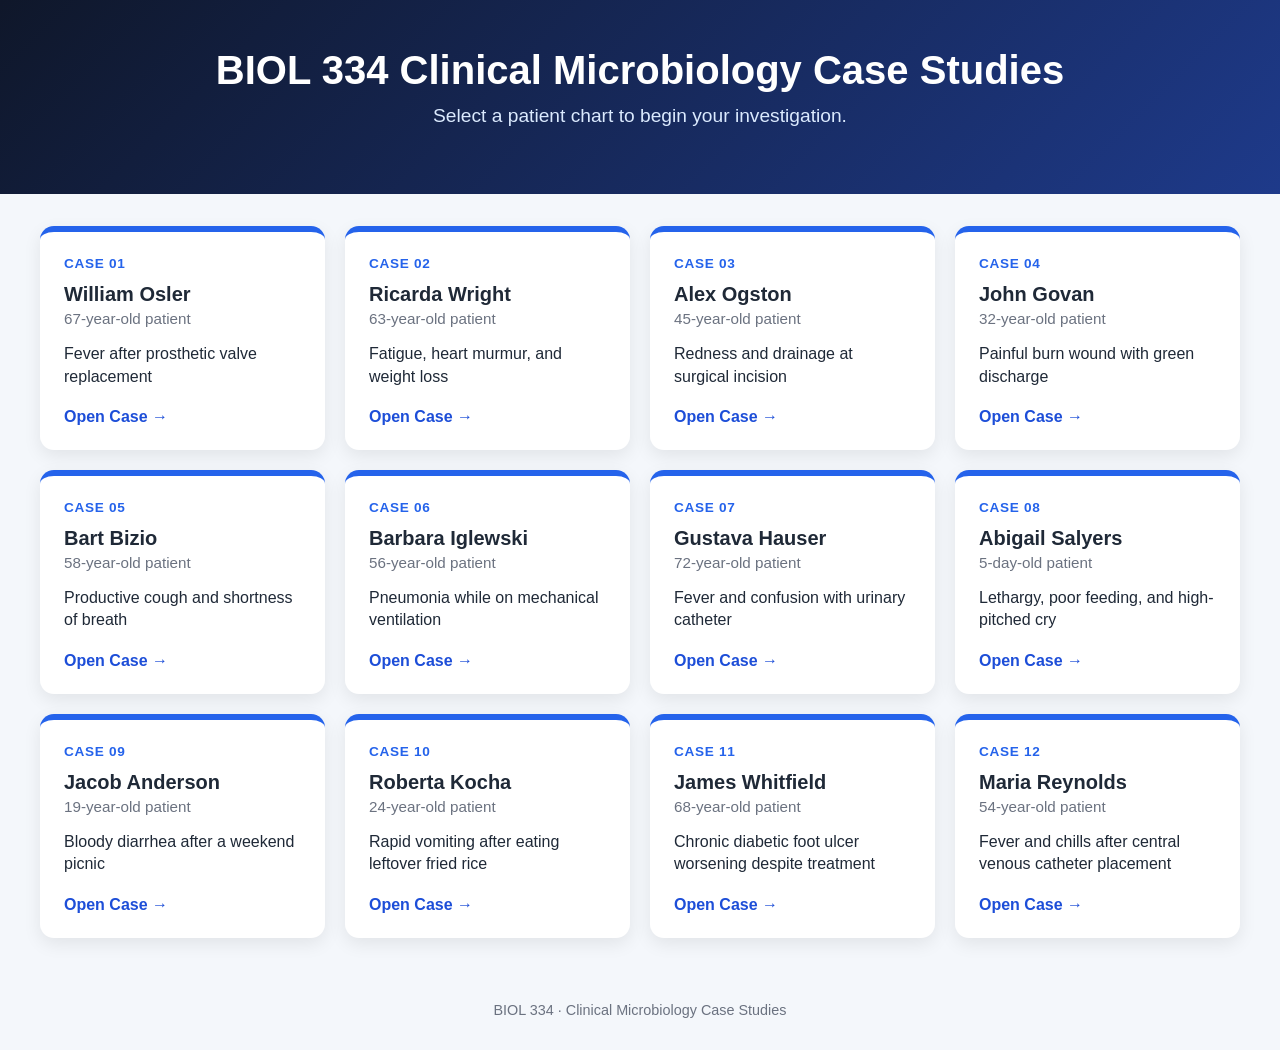
==== index.html @ 9629fcae "Add index.html for BIOL 334 case studies This HTML file contains the structure and styling for the B" ====
<!DOCTYPE html>
<html lang="en">
<head>
  <meta charset="UTF-8" />
  <meta name="viewport" content="width=device-width, initial-scale=1.0" />
  <title>BIOL 334 Case Studies</title>

  <style>
    body {
      margin: 0;
      font-family: Arial, Helvetica, sans-serif;
      background: #f4f7fb;
      color: #1f2937;  
    }

    header {
      background: linear-gradient(135deg, #0f172a, #1e3a8a);
      color: white;
      text-align: center;
      padding: 3rem 1rem;
    }

    header h1 {
      margin: 0;
      font-size: 2.5rem;
    }

    header p {
      font-size: 1.2rem;
      margin-top: 0.75rem;
      color: #dbeafe;
    }

    main {
      max-width: 1200px;
      margin: 2rem auto;
      padding: 0 1rem;
    }

    .case-grid {
      display: grid;
      grid-template-columns: repeat(4, 1fr);
      gap: 1.25rem;
    }

    .case-card {
      background: white;
      border-radius: 14px;
      padding: 1.5rem;
      text-decoration: none;
      color: inherit;
      box-shadow: 0 6px 18px rgba(0,0,0,0.08);
      border-top: 6px solid #2563eb;
      transition: transform 0.2s ease, box-shadow 0.2s ease;
    }

    .case-card:hover {
      transform: translateY(-5px);
      box-shadow: 0 10px 24px rgba(0,0,0,0.14);
    }

    .case-number {
      font-size: 0.85rem;
      font-weight: bold;
      color: #2563eb;
      text-transform: uppercase;
      letter-spacing: 0.05em;
    }

    .case-card h2 {
      margin: 0.75rem 0 0.25rem;
      font-size: 1.25rem;
    }

    .age {
      font-size: 0.95rem;
      color: #6b7280;
      margin-bottom: 1rem;
    }

    .symptom {
      font-size: 1rem;
      line-height: 1.4;
      margin-bottom: 1.25rem;
    }

    .open-case {
      font-weight: bold;
      color: #1d4ed8;
    }

    footer {
      text-align: center;
      padding: 2rem 1rem;
      color: #6b7280;
      font-size: 0.9rem;
    }

    @media (max-width: 1000px) {
      .case-grid {
        grid-template-columns: repeat(3, 1fr);
      }
    }

    @media (max-width: 700px) {
      .case-grid {
        grid-template-columns: repeat(2, 1fr);
      }

      header h1 {
        font-size: 2rem;
      }
    }

    @media (max-width: 500px) {
      .case-grid {
        grid-template-columns: 1fr;
      }
    }
  </style>
</head>

<body>

  <header>
    <h1>BIOL 334 Clinical Microbiology Case Studies</h1>
    <p>Select a patient chart to begin your investigation.</p>
  </header>

  <main>
    <section class="case-grid">

      <a class="case-card" href="cases/prosthetic-aortic-valve.html">
        <div class="case-number">Case 01</div>
        <h2>William Osler</h2>
        <div class="age">67-year-old patient</div>
        <div class="symptom">Fever after prosthetic valve replacement</div>
        <div class="open-case">Open Case →</div>
      </a>

      <a class="case-card" href="cases/mitral-valve.html">
        <div class="case-number">Case 02</div>
        <h2>Ricarda Wright</h2>
        <div class="age">63-year-old patient</div>
        <div class="symptom">Fatigue, heart murmur, and weight loss</div>
        <div class="open-case">Open Case →</div>
      </a>

      <a class="case-card" href="cases/surgical-wound.html">
        <div class="case-number">Case 03</div>
        <h2>Alex Ogston</h2>
        <div class="age">45-year-old patient</div>
        <div class="symptom">Redness and drainage at surgical incision</div>
        <div class="open-case">Open Case →</div>
      </a>

      <a class="case-card" href="cases/burn-wound.html">
        <div class="case-number">Case 04</div>
        <h2>John Govan</h2>
        <div class="age">32-year-old patient</div>
        <div class="symptom">Painful burn wound with green discharge</div>
        <div class="open-case">Open Case →</div>
      </a>

      <a class="case-card" href="cases/cap.html">
        <div class="case-number">Case 05</div>
        <h2>Bart Bizio</h2>
        <div class="age">58-year-old patient</div>
        <div class="symptom">Productive cough and shortness of breath</div>
        <div class="open-case">Open Case →</div>
      </a>

      <a class="case-card" href="cases/vap.html">
        <div class="case-number">Case 06</div>
        <h2>Barbara Iglewski</h2>
        <div class="age">56-year-old patient</div>
        <div class="symptom">Pneumonia while on mechanical ventilation</div>
        <div class="open-case">Open Case →</div>
      </a>

      <a class="case-card" href="cases/cauti.html">
        <div class="case-number">Case 07</div>
        <h2>Gustava Hauser</h2>
        <div class="age">72-year-old patient</div>
        <div class="symptom">Fever and confusion with urinary catheter</div>
        <div class="open-case">Open Case →</div>
      </a>

      <a class="case-card" href="cases/neonatal-meningitis.html">
        <div class="case-number">Case 08</div>
        <h2>Abigail Salyers</h2>
        <div class="age">5-day-old patient</div>
        <div class="symptom">Lethargy, poor feeding, and high-pitched cry</div>
        <div class="open-case">Open Case →</div>
      </a>

      <a class="case-card" href="cases/bloody-diarrhea.html">
        <div class="case-number">Case 09</div>
        <h2>Jacob Anderson</h2>
        <div class="age">19-year-old patient</div>
        <div class="symptom">Bloody diarrhea after a weekend picnic</div>
        <div class="open-case">Open Case →</div>
      </a>

      <a class="case-card" href="cases/fried-rice.html">
        <div class="case-number">Case 10</div>
        <h2>Roberta Kocha</h2>
        <div class="age">24-year-old patient</div>
        <div class="symptom">Rapid vomiting after eating leftover fried rice</div>
        <div class="open-case">Open Case →</div>
      </a>

      <a class="case-card" href="cases/diabetic-foot-ulcer.html">
        <div class="case-number">Case 11</div>
        <h2>James Whitfield</h2>
        <div class="age">68-year-old patient</div>
        <div class="symptom">Chronic diabetic foot ulcer worsening despite treatment</div>
        <div class="open-case">Open Case →</div>
      </a>

      <a class="case-card" href="cases/central-line-bloodstream.html">
        <div class="case-number">Case 12</div>
        <h2>Maria Reynolds</h2>
        <div class="age">54-year-old patient</div>
        <div class="symptom">Fever and chills after central venous catheter placement</div>
        <div class="open-case">Open Case →</div>
      </a>

    </section>
  </main>

  <footer>
    BIOL 334 · Clinical Microbiology Case Studies
  </footer>

</body>
</html>
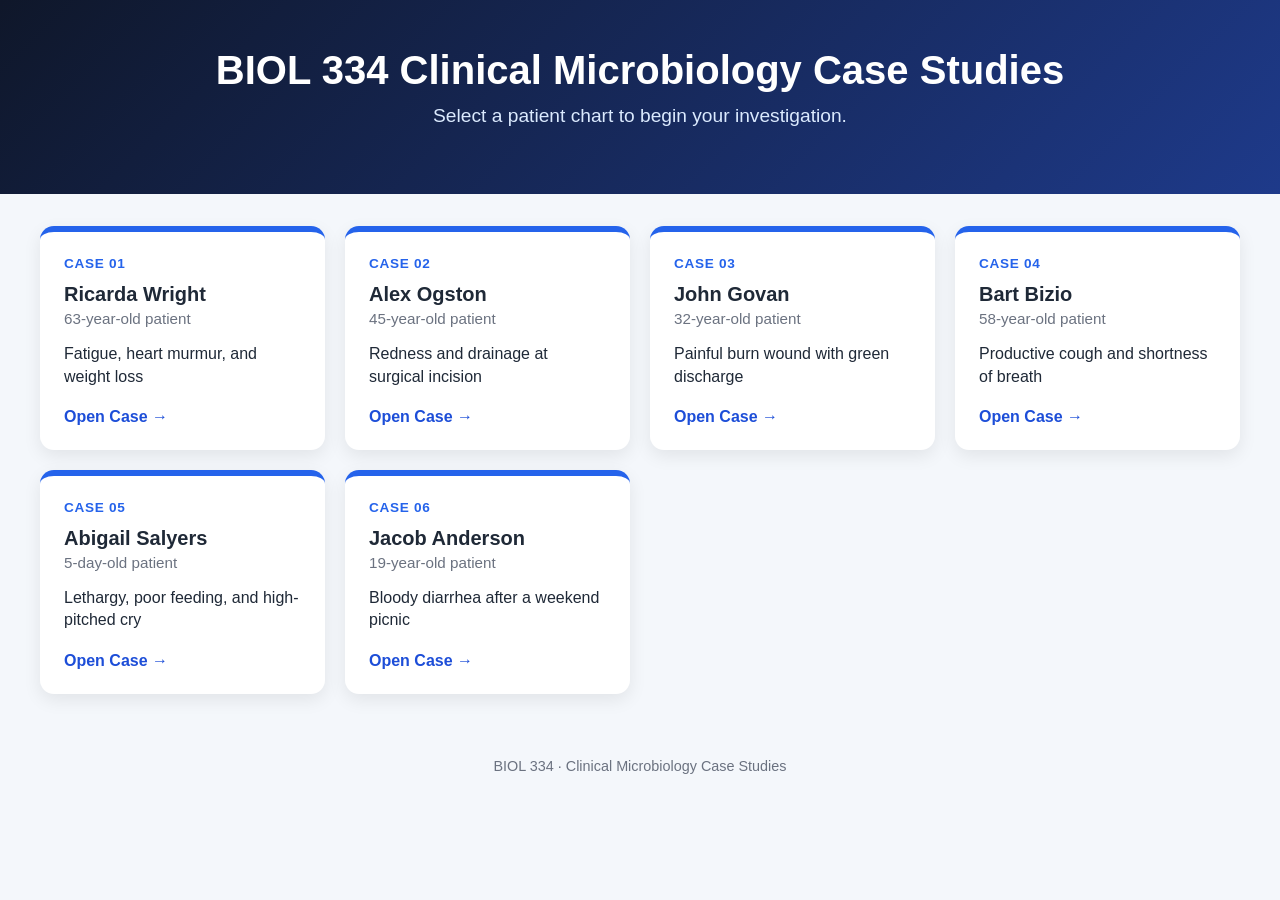
==== commit 80e1e9fa: "Revise case numbers and restore removed patient cases Updated case numbers for several patient cards" ====
--- a/index.html
+++ b/index.html
@@ -130,6 +130,65 @@
   <main>
     <section class="case-grid">
 
+
+
+      <a class="case-card" href="cases/mitral-valve.html">
+        <div class="case-number">Case 01</div>
+        <h2>Ricarda Wright</h2>
+        <div class="age">63-year-old patient</div>
+        <div class="symptom">Fatigue, heart murmur, and weight loss</div>
+        <div class="open-case">Open Case →</div>
+      </a>
+
+      <a class="case-card" href="cases/wound.html">
+        <div class="case-number">Case 02</div>
+        <h2>Alex Ogston</h2>
+        <div class="age">45-year-old patient</div>
+        <div class="symptom">Redness and drainage at surgical incision</div>
+        <div class="open-case">Open Case →</div>
+      </a>
+
+      <a class="case-card" href="cases/burn.html">
+        <div class="case-number">Case 03</div>
+        <h2>John Govan</h2>
+        <div class="age">32-year-old patient</div>
+        <div class="symptom">Painful burn wound with green discharge</div>
+        <div class="open-case">Open Case →</div>
+      </a>
+
+      <a class="case-card" href="cases/cap.html">
+        <div class="case-number">Case 04</div>
+        <h2>Bart Bizio</h2>
+        <div class="age">58-year-old patient</div>
+        <div class="symptom">Productive cough and shortness of breath</div>
+        <div class="open-case">Open Case →</div>
+      </a>
+
+      <a class="case-card" href="cases/meningitis.html">
+        <div class="case-number">Case 05</div>
+        <h2>Abigail Salyers</h2>
+        <div class="age">5-day-old patient</div>
+        <div class="symptom">Lethargy, poor feeding, and high-pitched cry</div>
+        <div class="open-case">Open Case →</div>
+      </a>
+
+      <a class="case-card" href="cases/bloody-diarrhea.html">
+        <div class="case-number">Case 06</div>
+        <h2>Jacob Anderson</h2>
+        <div class="age">19-year-old patient</div>
+        <div class="symptom">Bloody diarrhea after a weekend picnic</div>
+        <div class="open-case">Open Case →</div>
+      </a>
+<!--
+      <a class="case-card" href="cases/fried-rice.html">
+        <div class="case-number">Case 10</div>
+        <h2>Roberta Kocha</h2>
+        <div class="age">24-year-old patient</div>
+        <div class="symptom">Rapid vomiting after eating leftover fried rice</div>
+        <div class="open-case">Open Case →</div>
+      </a>
+
+     
       <a class="case-card" href="cases/prosthetic-aortic-valve.html">
         <div class="case-number">Case 01</div>
         <h2>William Osler</h2>
@@ -137,39 +196,23 @@
         <div class="symptom">Fever after prosthetic valve replacement</div>
         <div class="open-case">Open Case →</div>
       </a>
-
-      <a class="case-card" href="cases/mitral-valve.html">
-        <div class="case-number">Case 02</div>
-        <h2>Ricarda Wright</h2>
-        <div class="age">63-year-old patient</div>
-        <div class="symptom">Fatigue, heart murmur, and weight loss</div>
-        <div class="open-case">Open Case →</div>
-      </a>
-
-      <a class="case-card" href="cases/surgical-wound.html">
-        <div class="case-number">Case 03</div>
-        <h2>Alex Ogston</h2>
-        <div class="age">45-year-old patient</div>
-        <div class="symptom">Redness and drainage at surgical incision</div>
-        <div class="open-case">Open Case →</div>
-      </a>
-
-      <a class="case-card" href="cases/burn-wound.html">
-        <div class="case-number">Case 04</div>
-        <h2>John Govan</h2>
-        <div class="age">32-year-old patient</div>
-        <div class="symptom">Painful burn wound with green discharge</div>
-        <div class="open-case">Open Case →</div>
-      </a>
-
-      <a class="case-card" href="cases/cap.html">
-        <div class="case-number">Case 05</div>
-        <h2>Bart Bizio</h2>
-        <div class="age">58-year-old patient</div>
-        <div class="symptom">Productive cough and shortness of breath</div>
-        <div class="open-case">Open Case →</div>
-      </a>
-
+      
+      <a class="case-card" href="cases/diabetic-foot-ulcer.html">
+        <div class="case-number">Case 11</div>
+        <h2>James Whitfield</h2>
+        <div class="age">68-year-old patient</div>
+        <div class="symptom">Chronic diabetic foot ulcer worsening despite treatment</div>
+        <div class="open-case">Open Case →</div>
+      </a>
+
+        <a class="case-card" href="cases/cauti.html">
+        <div class="case-number">Case 07</div>
+        <h2>Gustava Hauser</h2>
+        <div class="age">72-year-old patient</div>
+        <div class="symptom">Fever and confusion with urinary catheter</div>
+        <div class="open-case">Open Case →</div>
+      </a>  
+      
       <a class="case-card" href="cases/vap.html">
         <div class="case-number">Case 06</div>
         <h2>Barbara Iglewski</h2>
@@ -177,47 +220,7 @@
         <div class="symptom">Pneumonia while on mechanical ventilation</div>
         <div class="open-case">Open Case →</div>
       </a>
-
-      <a class="case-card" href="cases/cauti.html">
-        <div class="case-number">Case 07</div>
-        <h2>Gustava Hauser</h2>
-        <div class="age">72-year-old patient</div>
-        <div class="symptom">Fever and confusion with urinary catheter</div>
-        <div class="open-case">Open Case →</div>
-      </a>
-
-      <a class="case-card" href="cases/neonatal-meningitis.html">
-        <div class="case-number">Case 08</div>
-        <h2>Abigail Salyers</h2>
-        <div class="age">5-day-old patient</div>
-        <div class="symptom">Lethargy, poor feeding, and high-pitched cry</div>
-        <div class="open-case">Open Case →</div>
-      </a>
-
-      <a class="case-card" href="cases/bloody-diarrhea.html">
-        <div class="case-number">Case 09</div>
-        <h2>Jacob Anderson</h2>
-        <div class="age">19-year-old patient</div>
-        <div class="symptom">Bloody diarrhea after a weekend picnic</div>
-        <div class="open-case">Open Case →</div>
-      </a>
-
-      <a class="case-card" href="cases/fried-rice.html">
-        <div class="case-number">Case 10</div>
-        <h2>Roberta Kocha</h2>
-        <div class="age">24-year-old patient</div>
-        <div class="symptom">Rapid vomiting after eating leftover fried rice</div>
-        <div class="open-case">Open Case →</div>
-      </a>
-
-      <a class="case-card" href="cases/diabetic-foot-ulcer.html">
-        <div class="case-number">Case 11</div>
-        <h2>James Whitfield</h2>
-        <div class="age">68-year-old patient</div>
-        <div class="symptom">Chronic diabetic foot ulcer worsening despite treatment</div>
-        <div class="open-case">Open Case →</div>
-      </a>
-
+      
       <a class="case-card" href="cases/central-line-bloodstream.html">
         <div class="case-number">Case 12</div>
         <h2>Maria Reynolds</h2>
@@ -225,6 +228,7 @@
         <div class="symptom">Fever and chills after central venous catheter placement</div>
         <div class="open-case">Open Case →</div>
       </a>
+      -->
 
     </section>
   </main>
